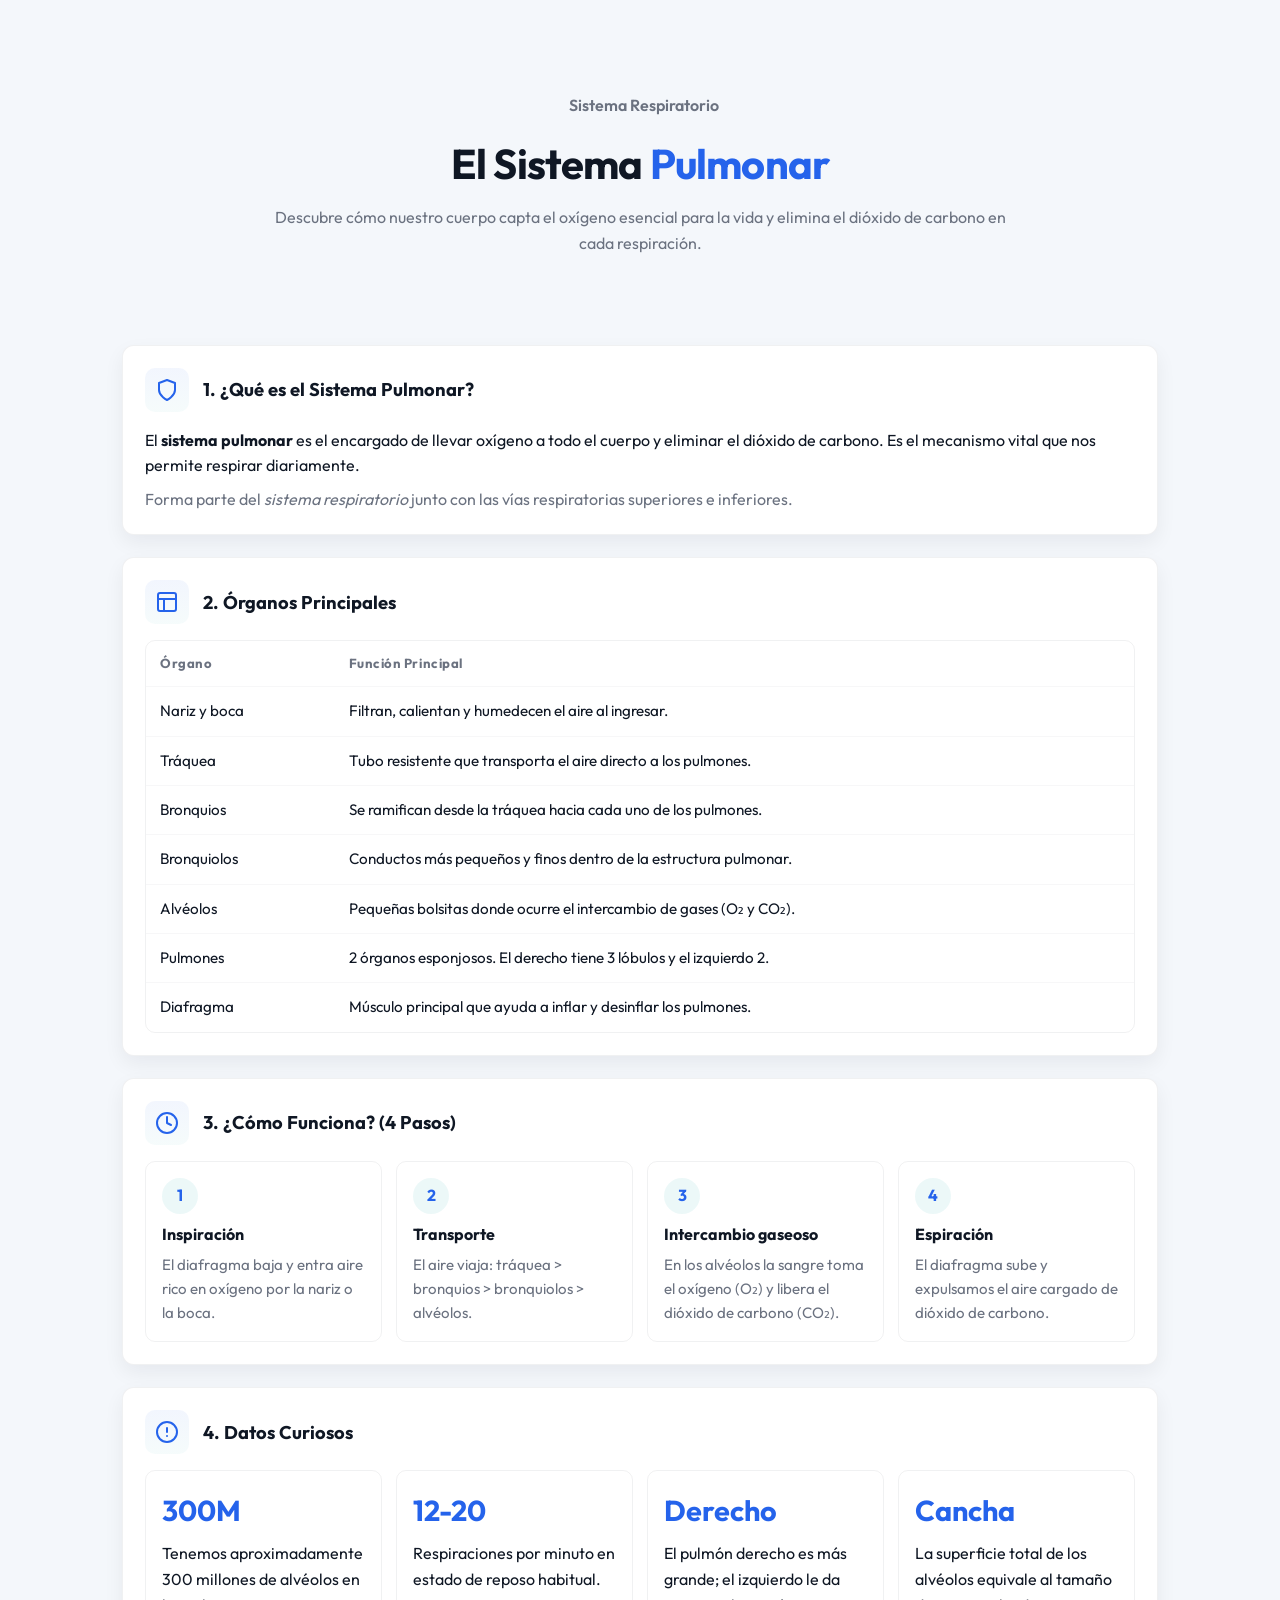
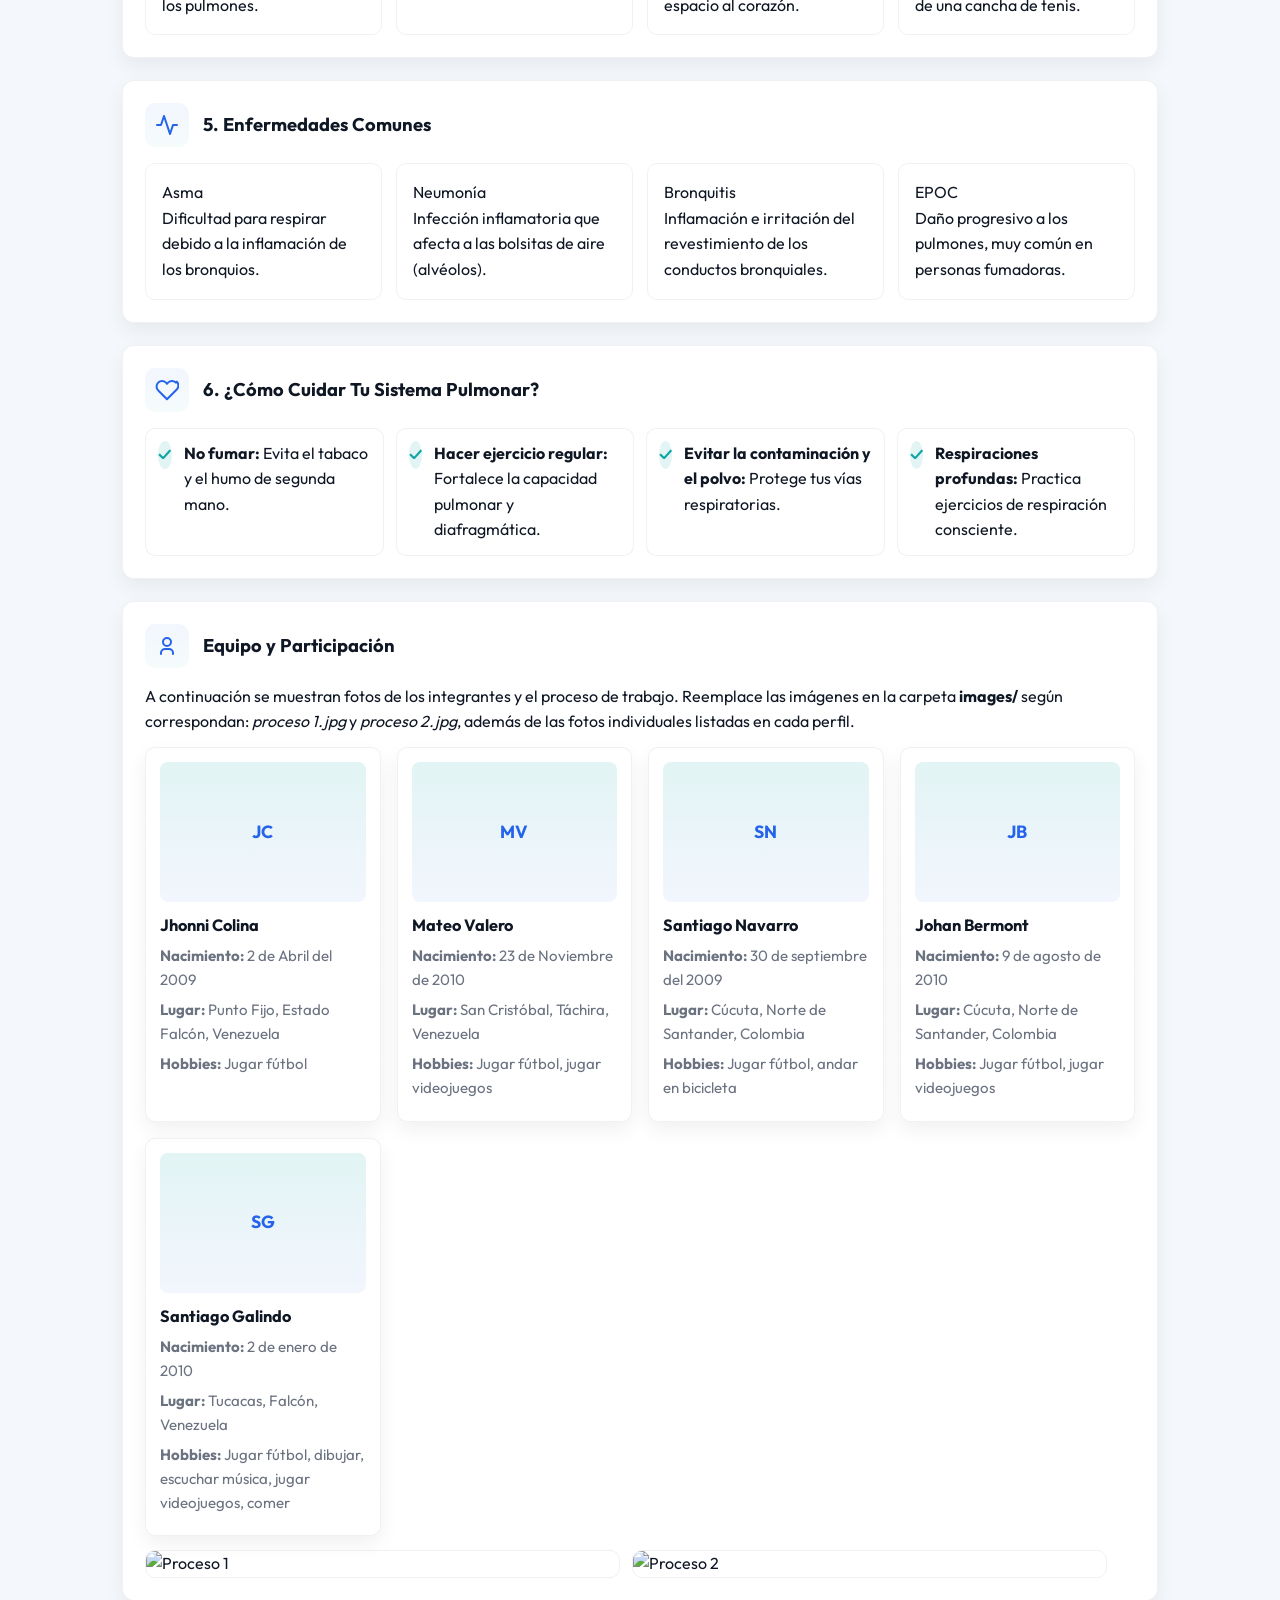
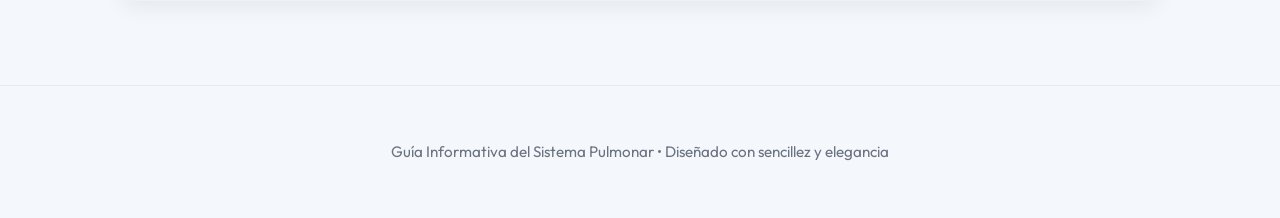
==== sistema_pulmonar.html @ d67ec2aa "sistema pulmonar" ====
<!DOCTYPE html>
<html lang="es">
<head>
  <meta charset="UTF-8">
  <meta name="viewport" content="width=device-width, initial-scale=1.0">
  <title>El Sistema Pulmonar | Guía Educativa e Informativa</title>
  <meta name="description" content="Aprende sobre el sistema pulmonar: órganos principales, funcionamiento en 4 pasos, datos curiosos y cómo cuidarlo.">
  <link rel="preconnect" href="https://fonts.googleapis.com">
  <link rel="preconnect" href="https://fonts.gstatic.com" crossorigin>
  <link href="https://fonts.googleapis.com/css2?family=Outfit:wght@300;400;500;600;700&display=swap" rel="stylesheet">
  <link rel="stylesheet" href="styles.css">
</head>
<body>

  <!-- Header / Hero -->
  <header class="hero">
    <div class="container hero-content">
      <div class="badge">
        <span class="pulse-dot"></span> Sistema Respiratorio
      </div>
      <h1>El Sistema <span class="highlight">Pulmonar</span></h1>
      <p class="hero-subtitle">
        Descubre cómo nuestro cuerpo capta el oxígeno esencial para la vida y elimina el dióxido de carbono en cada respiración.
      </p>
    </div>
  </header>

  <main class="container">
    
    <!-- 1. ¿Qué es? -->
    <section id="que-es" class="card">
      <div class="section-title">
        <div class="icon-box">
          <svg width="24" height="24" viewBox="0 0 24 24" fill="none" stroke="currentColor" stroke-width="2" stroke-linecap="round" stroke-linejoin="round"><path d="M12 22s8-4 8-10V5l-8-3-8 3v7c0 6 8 10 8 10z"/></svg>
        </div>
        <h2>1. ¿Qué es el Sistema Pulmonar?</h2>
      </div>
      <p class="description-text">
        El <strong>sistema pulmonar</strong> es el encargado de llevar oxígeno a todo el cuerpo y eliminar el dióxido de carbono. Es el mecanismo vital que nos permite respirar diariamente.
      </p>
      <p class="description-subtext">
        Forma parte del <em>sistema respiratorio</em> junto con las vías respiratorias superiores e inferiores.
      </p>
    </section>

    <!-- 2. Órganos Principales (Cuadro / Tabla) -->
    <section id="organos" class="card">
      <div class="section-title">
        <div class="icon-box">
          <svg width="24" height="24" viewBox="0 0 24 24" fill="none" stroke="currentColor" stroke-width="2" stroke-linecap="round" stroke-linejoin="round"><rect x="3" y="3" width="18" height="18" rx="2" ry="2"/><line x1="3" y1="9" x2="21" y2="9"/><line x1="9" y1="21" x2="9" y2="9"/></svg>
        </div>
        <h2>2. Órganos Principales</h2>
      </div>
      <div class="table-container">
        <table class="organ-table">
          <thead>
            <tr>
              <th>Órgano</th>
              <th>Función Principal</th>
            </tr>
          </thead>
          <tbody>
            <tr>
              <td class="organ-name">Nariz y boca</td>
              <td>Filtran, calientan y humedecen el aire al ingresar.</td>
            </tr>
            <tr>
              <td class="organ-name">Tráquea</td>
              <td>Tubo resistente que transporta el aire directo a los pulmones.</td>
            </tr>
            <tr>
              <td class="organ-name">Bronquios</td>
              <td>Se ramifican desde la tráquea hacia cada uno de los pulmones.</td>
            </tr>
            <tr>
              <td class="organ-name">Bronquiolos</td>
              <td>Conductos más pequeños y finos dentro de la estructura pulmonar.</td>
            </tr>
            <tr>
              <td class="organ-name">Alvéolos</td>
              <td>Pequeñas bolsitas donde ocurre el intercambio de gases (O₂ y CO₂).</td>
            </tr>
            <tr>
              <td class="organ-name">Pulmones</td>
              <td>2 órganos esponjosos. El derecho tiene 3 lóbulos y el izquierdo 2.</td>
            </tr>
            <tr>
              <td class="organ-name">Diafragma</td>
              <td>Músculo principal que ayuda a inflar y desinflar los pulmones.</td>
            </tr>
          </tbody>
        </table>
      </div>
    </section>

    <!-- 3. ¿Cómo funciona? 4 pasos -->
    <section id="funcionamiento" class="card">
      <div class="section-title">
        <div class="icon-box">
          <svg width="24" height="24" viewBox="0 0 24 24" fill="none" stroke="currentColor" stroke-width="2" stroke-linecap="round" stroke-linejoin="round"><circle cx="12" cy="12" r="10"/><polyline points="12 6 12 12 16 14"/></svg>
        </div>
        <h2>3. ¿Cómo Funciona? (4 Pasos)</h2>
      </div>
      <div class="steps-grid">
        <div class="step-card">
          <div class="step-number">1</div>
          <h3>Inspiración</h3>
          <p>El diafragma baja y entra aire rico en oxígeno por la nariz o la boca.</p>
        </div>
        <div class="step-card">
          <div class="step-number">2</div>
          <h3>Transporte</h3>
          <p>El aire viaja: tráquea &gt; bronquios &gt; bronquiolos &gt; alvéolos.</p>
        </div>
        <div class="step-card">
          <div class="step-number">3</div>
          <h3>Intercambio gaseoso</h3>
          <p>En los alvéolos la sangre toma el oxígeno (O₂) y libera el dióxido de carbono (CO₂).</p>
        </div>
        <div class="step-card">
          <div class="step-number">4</div>
          <h3>Espiración</h3>
          <p>El diafragma sube y expulsamos el aire cargado de dióxido de carbono.</p>
        </div>
      </div>
    </section>

    <!-- 4. Datos curiosos -->
    <section id="curiosidades" class="card">
      <div class="section-title">
        <div class="icon-box">
          <svg width="24" height="24" viewBox="0 0 24 24" fill="none" stroke="currentColor" stroke-width="2" stroke-linecap="round" stroke-linejoin="round"><circle cx="12" cy="12" r="10"/><line x1="12" y1="8" x2="12" y2="12"/><line x1="12" y1="16" x2="12.01" y2="16"/></svg>
        </div>
        <h2>4. Datos Curiosos</h2>
      </div>
      <div class="facts-grid">
        <div class="fact-box">
          <span class="fact-stat">300M</span>
          <p>Tenemos aproximadamente 300 millones de alvéolos en los pulmones.</p>
        </div>
        <div class="fact-box">
          <span class="fact-stat">12-20</span>
          <p>Respiraciones por minuto en estado de reposo habitual.</p>
        </div>
        <div class="fact-box">
          <span class="fact-stat">Derecho</span>
          <p>El pulmón derecho es más grande; el izquierdo le da espacio al corazón.</p>
        </div>
        <div class="fact-box">
          <span class="fact-stat">Cancha</span>
          <p>La superficie total de los alvéolos equivale al tamaño de una cancha de tenis.</p>
        </div>
      </div>
    </section>

    <!-- 5. Enfermedades comunes -->
    <section id="enfermedades" class="card">
      <div class="section-title">
        <div class="icon-box">
          <svg width="24" height="24" viewBox="0 0 24 24" fill="none" stroke="currentColor" stroke-width="2" stroke-linecap="round" stroke-linejoin="round"><path d="M22 12h-4l-3 9L9 3l-3 9H2"/></svg>
        </div>
        <h2>5. Enfermedades Comunes</h2>
      </div>
      <div class="diseases-grid">
        <div class="disease-card">
          <span class="disease-badge">Asma</span>
          <p>Dificultad para respirar debido a la inflamación de los bronquios.</p>
        </div>
        <div class="disease-card">
          <span class="disease-badge">Neumonía</span>
          <p>Infección inflamatoria que afecta a las bolsitas de aire (alvéolos).</p>
        </div>
        <div class="disease-card">
          <span class="disease-badge">Bronquitis</span>
          <p>Inflamación e irritación del revestimiento de los conductos bronquiales.</p>
        </div>
        <div class="disease-card">
          <span class="disease-badge">EPOC</span>
          <p>Daño progresivo a los pulmones, muy común en personas fumadoras.</p>
        </div>
      </div>
    </section>

    <!-- 6. ¿Cómo cuidarlo? -->
    <section id="cuidados" class="card highlight-card">
      <div class="section-title">
        <div class="icon-box">
          <svg width="24" height="24" viewBox="0 0 24 24" fill="none" stroke="currentColor" stroke-width="2" stroke-linecap="round" stroke-linejoin="round"><path d="M20.84 4.61a5.5 5.5 0 0 0-7.78 0L12 5.67l-1.06-1.06a5.5 5.5 0 0 0-7.78 7.78l1.06 1.06L12 21.23l8.72-8.72 1.06-1.06a5.5 5.5 0 0 0 0-7.78z"/></svg>
        </div>
        <h2>6. ¿Cómo Cuidar Tu Sistema Pulmonar?</h2>
      </div>
      <ul class="care-list">
        <li>
          <span class="check-icon">✓</span>
          <div>
            <strong>No fumar:</strong> Evita el tabaco y el humo de segunda mano.
          </div>
        </li>
        <li>
          <span class="check-icon">✓</span>
          <div>
            <strong>Hacer ejercicio regular:</strong> Fortalece la capacidad pulmonar y diafragmática.
          </div>
        </li>
        <li>
          <span class="check-icon">✓</span>
          <div>
            <strong>Evitar la contaminación y el polvo:</strong> Protege tus vías respiratorias.
          </div>
        </li>
        <li>
          <span class="check-icon">✓</span>
          <div>
            <strong>Respiraciones profundas:</strong> Practica ejercicios de respiración consciente.
          </div>
        </li>
      </ul>
    </section>

    <!-- Equipo / Integrantes -->
    <section id="equipo" class="card">
      <div class="section-title">
        <div class="icon-box">
          <svg width="24" height="24" viewBox="0 0 24 24" fill="none" stroke="currentColor" stroke-width="2" stroke-linecap="round" stroke-linejoin="round"><path d="M12 12c2.21 0 4-1.79 4-4s-1.79-4-4-4-4 1.79-4 4 1.79 4 4 4zM6 20v-1c0-2.21 1.79-4 4-4h4c2.21 0 4 1.79 4 4v1"/></svg>
        </div>
        <h2>Equipo y Participación</h2>
      </div>
      <p class="description-text">A continuación se muestran fotos de los integrantes y el proceso de trabajo. Reemplace las imágenes en la carpeta <strong>images/</strong> según correspondan: <em>proceso 1.jpg</em> y <em>proceso 2.jpg</em>, además de las fotos individuales listadas en cada perfil.</p>

      <div class="team-grid">
        <div class="member-card">
          <div class="avatar">JC</div>
          <h3>Jhonni Colina</h3>
          <ul>
            <li><strong>Nacimiento:</strong> 2 de Abril del 2009</li>
            <li><strong>Lugar:</strong> Punto Fijo, Estado Falcón, Venezuela</li>
            <li><strong>Hobbies:</strong> Jugar fútbol</li>
          </ul>
        </div>

        <div class="member-card">
          <div class="avatar">MV</div>
          <h3>Mateo Valero</h3>
          <ul>
            <li><strong>Nacimiento:</strong> 23 de Noviembre de 2010</li>
            <li><strong>Lugar:</strong> San Cristóbal, Táchira, Venezuela</li>
            <li><strong>Hobbies:</strong> Jugar fútbol, jugar videojuegos</li>
          </ul>
        </div>

        <div class="member-card">
          <div class="avatar">SN</div>
          <h3>Santiago Navarro</h3>
          <ul>
            <li><strong>Nacimiento:</strong> 30 de septiembre del 2009</li>
            <li><strong>Lugar:</strong> Cúcuta, Norte de Santander, Colombia</li>
            <li><strong>Hobbies:</strong> Jugar fútbol, andar en bicicleta</li>
          </ul>
        </div>

        <div class="member-card">
          <div class="avatar">JB</div>
          <h3>Johan Bermont</h3>
          <ul>
            <li><strong>Nacimiento:</strong> 9 de agosto de 2010</li>
            <li><strong>Lugar:</strong> Cúcuta, Norte de Santander, Colombia</li>
            <li><strong>Hobbies:</strong> Jugar fútbol, jugar videojuegos</li>
          </ul>
        </div>

        <div class="member-card">
          <div class="avatar">SG</div>
          <h3>Santiago Galindo</h3>
          <ul>
            <li><strong>Nacimiento:</strong> 2 de enero de 2010</li>
            <li><strong>Lugar:</strong> Tucacas, Falcón, Venezuela</li>
            <li><strong>Hobbies:</strong> Jugar fútbol, dibujar, escuchar música, jugar videojuegos, comer</li>
          </ul>
        </div>
      </div>

      <div class="process-photos">
        <img src="images/proceso%201.jpg" alt="Proceso 1">
        <img src="images/proceso%202.jpg" alt="Proceso 2">
      </div>
    </section>

  </main>

  <footer>
    <div class="container">
      <p>Guía Informativa del Sistema Pulmonar • Diseñado con sencillez y elegancia</p>
    </div>
  </footer>

</body>
</html>
---- styles.css ----
/* UX-focused UI styles: improved spacing, hierarchy and colors */

:root {
  --bg: #f4f7fb;
  --surface: #ffffff;
  --muted: #6b7280;
  --text: #0f1724;
  --primary: #0ea5a4; /* teal */
  --accent: #2563eb; /* blue */
  --border: rgba(15,23,42,0.06);
  --shadow: 0 8px 20px rgba(16,24,40,0.06);
  --radius: 12px;
  --container: 1100px;
  --ff: 'Outfit', system-ui, -apple-system, 'Segoe UI', Roboto, sans-serif;
}

*{box-sizing:border-box;margin:0;padding:0}
body{background:var(--bg);color:var(--text);font-family:var(--ff);line-height:1.6;-webkit-font-smoothing:antialiased}
.container{max-width:var(--container);margin:0 auto;padding:32px}

/* Header */
.hero{padding:56px 0 24px;text-align:center}
.badge{display:inline-flex;align-items:center;gap:8px;color:var(--muted);font-weight:600;margin-bottom:12px}
h1{font-size:2.6rem;font-weight:700;letter-spacing:-0.02em;margin-bottom:8px}
.highlight{color:var(--accent)}
.hero-subtitle{color:var(--muted);max-width:760px;margin:0 auto}

/* Cards */
.card{background:var(--surface);border-radius:var(--radius);padding:22px;margin-bottom:22px;border:1px solid var(--border);box-shadow:var(--shadow);transition:transform .18s ease, box-shadow .18s ease}
.card:hover{transform:translateY(-6px);box-shadow:0 18px 40px rgba(16,24,40,0.08)}
.section-title{display:flex;align-items:center;gap:14px;margin-bottom:16px}
.icon-box{width:44px;height:44px;border-radius:10px;background:linear-gradient(180deg,rgba(37,99,235,0.06),rgba(14,165,164,0.04));display:flex;align-items:center;justify-content:center;color:var(--accent)}
h2{font-size:1.15rem;color:var(--text);margin:0}
.description-text{color:var(--text);margin-bottom:8px}
.description-subtext{color:var(--muted)}

/* Table */
.table-container{overflow-x:auto;border-radius:10px;border:1px solid var(--border)}
.organ-table{width:100%;border-collapse:collapse;font-size:0.95rem}
.organ-table th{padding:12px 14px;text-align:left;color:var(--muted);font-weight:700;font-size:0.82rem;letter-spacing:0.04em;background:transparent}
.organ-table td{padding:12px 14px;color:var(--text);border-top:1px solid rgba(15,23,42,0.03)}

/* Steps/facts */
.steps-grid,.facts-grid,.diseases-grid{display:grid;gap:14px;grid-template-columns:repeat(auto-fit,minmax(220px,1fr))}
.step-card,.fact-box,.disease-card{background:transparent;border-radius:10px;padding:16px;border:1px solid var(--border)}
.step-number{width:36px;height:36px;border-radius:50%;background:rgba(14,165,164,0.08);display:inline-flex;align-items:center;justify-content:center;color:var(--accent);font-weight:700}
.step-card h3{margin:8px 0 6px;font-size:1rem}
.step-card p{color:var(--muted);font-size:0.94rem}

/* Facts */
.fact-stat{display:block;font-size:1.8rem;font-weight:700;color:var(--accent);margin-bottom:8px}

/* Equipo */
.team-grid{display:grid;gap:16px;grid-template-columns:repeat(auto-fit,minmax(220px,1fr));margin-top:12px}
.member-card{display:flex;flex-direction:column;align-items:flex-start;border-radius:10px;padding:14px;border:1px solid var(--border);background:linear-gradient(180deg,rgba(255,255,255,0.6),var(--surface));box-shadow:var(--shadow)}
.member-card .avatar{width:100%;height:140px;border-radius:8px;background:linear-gradient(180deg,rgba(14,165,164,0.12),rgba(37,99,235,0.06));display:flex;align-items:center;justify-content:center;font-weight:700;color:var(--accent);font-size:1.1rem;margin-bottom:10px}
.member-card h3{font-size:1.02rem;margin-bottom:6px}
.member-card ul{list-style:none;color:var(--muted);font-size:0.94rem;padding-left:0}
.member-card li{margin-bottom:6px}
.process-photos{display:flex;gap:12px;margin-top:14px}
.process-photos img{width:100%;max-width:48%;border-radius:10px;object-fit:cover;border:1px solid var(--border)}

/* Care list */
.care-list{list-style:none;display:grid;gap:12px;grid-template-columns:repeat(auto-fit,minmax(220px,1fr))}
.care-list li{display:flex;align-items:flex-start;gap:12px;padding:12px;border-radius:10px;border:1px solid var(--border);background:linear-gradient(180deg,rgba(255,255,255,0.6),var(--surface))}
.check-icon{width:28px;height:28px;border-radius:50%;background:rgba(14,165,164,0.12);display:flex;align-items:center;justify-content:center;color:var(--primary);font-weight:700}

/* Footer */
footer{text-align:center;padding:22px 0;color:var(--muted);font-size:0.95rem;border-top:1px solid var(--border);margin-top:30px}

@media (max-width:760px){.container{padding:18px}h1{font-size:1.8rem}.process-photos{flex-direction:column}.process-photos img{max-width:100%}}
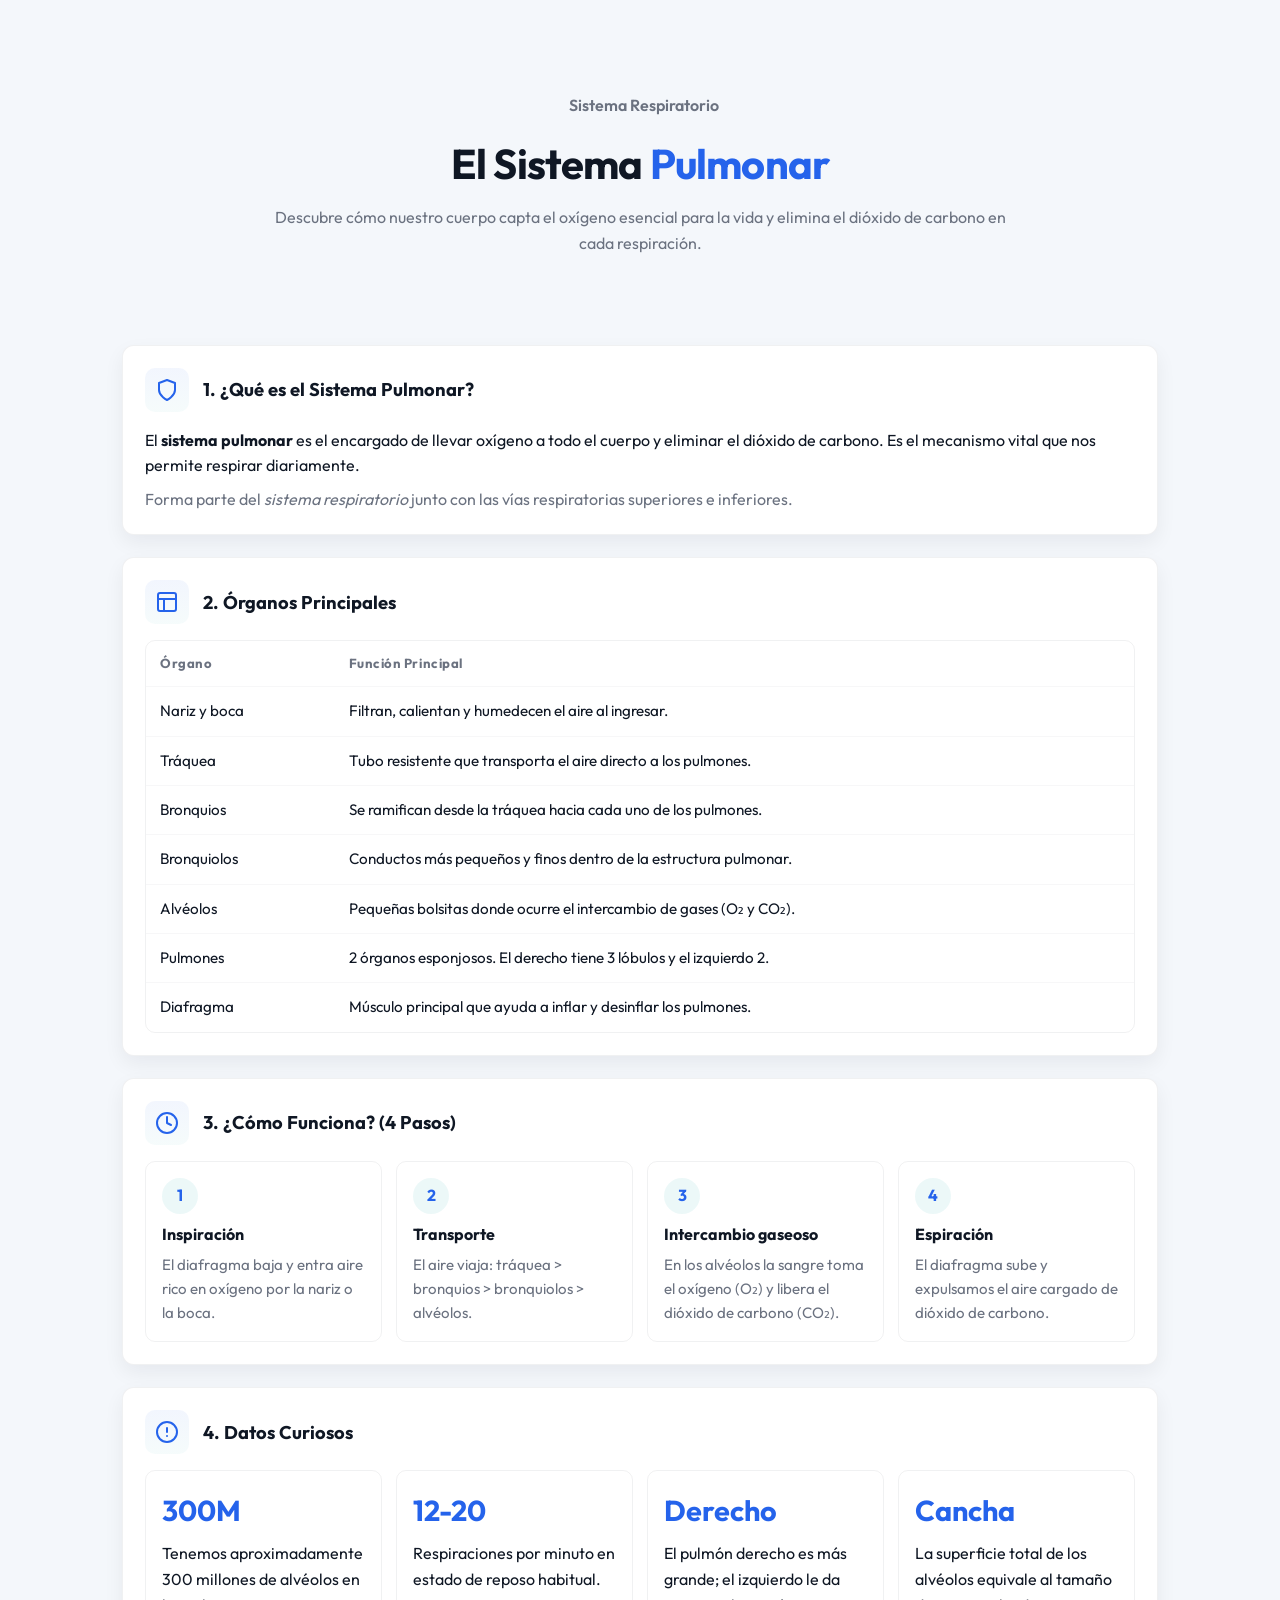
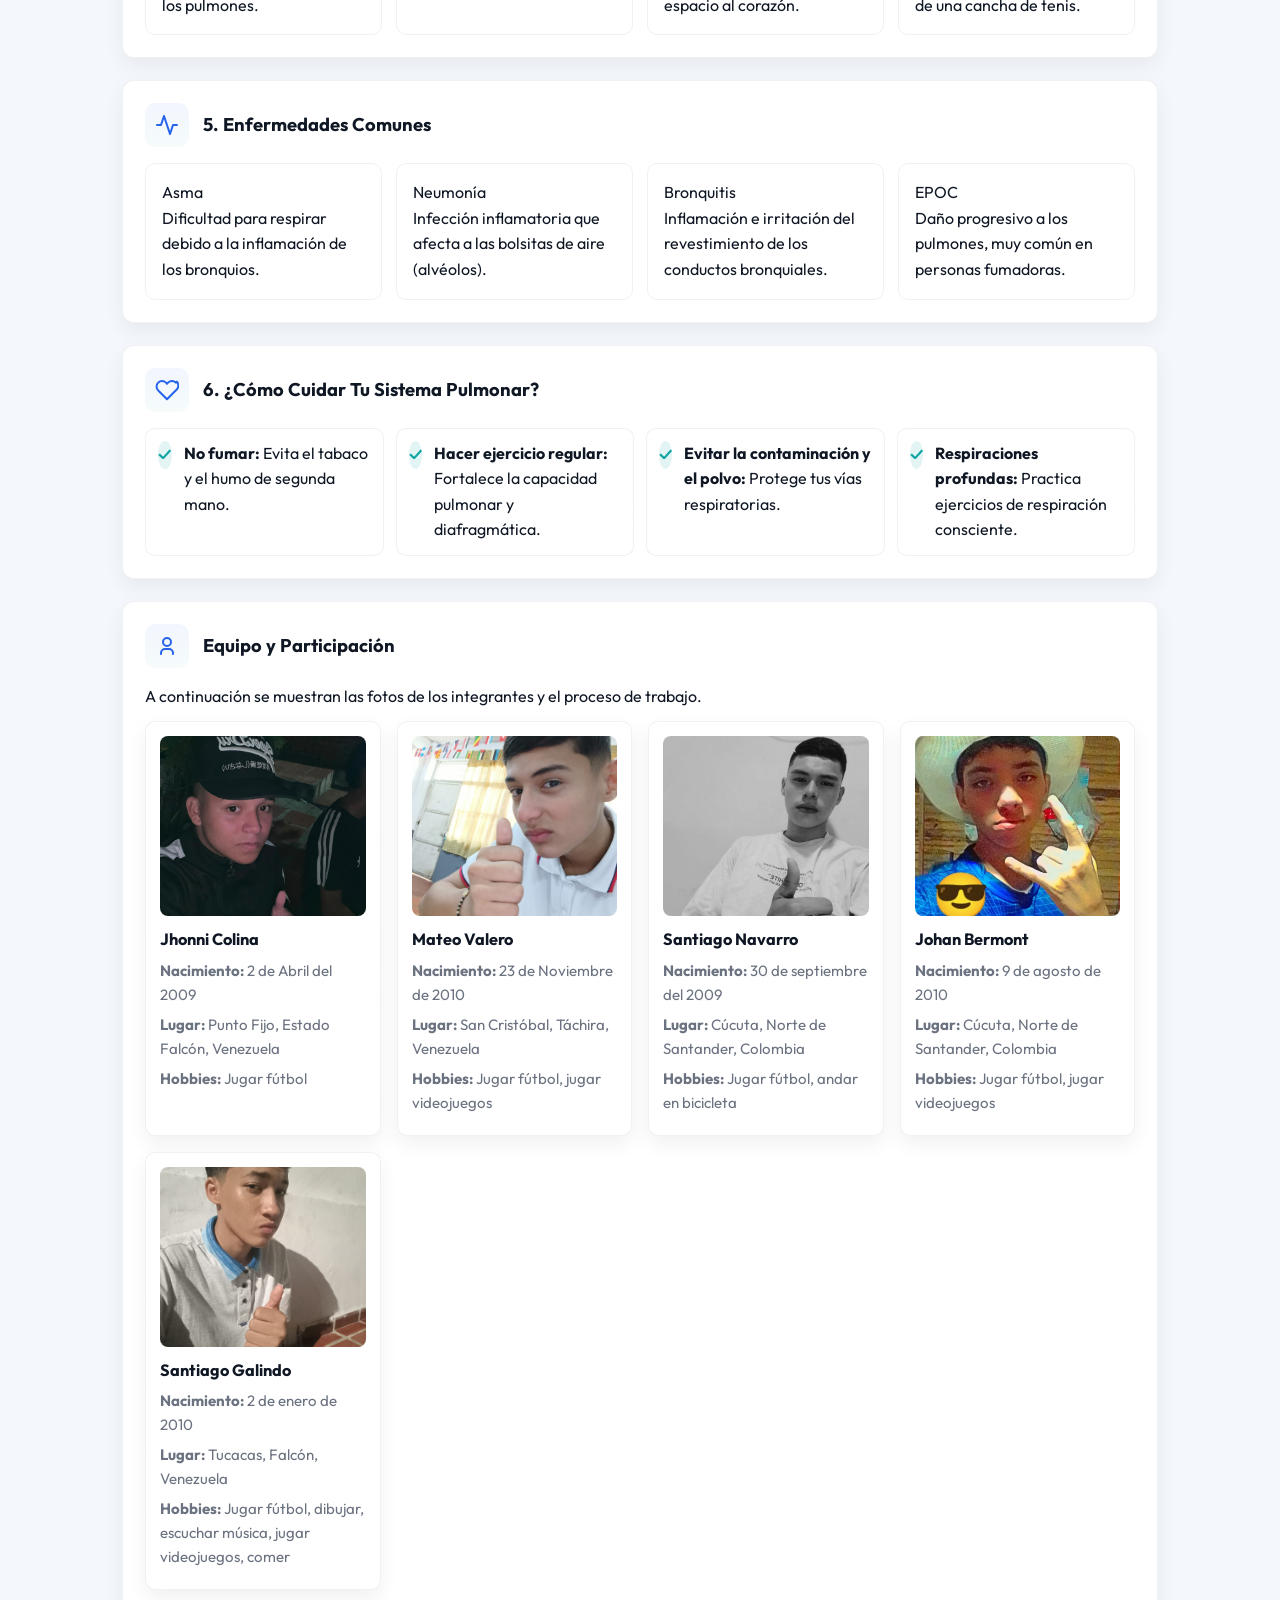
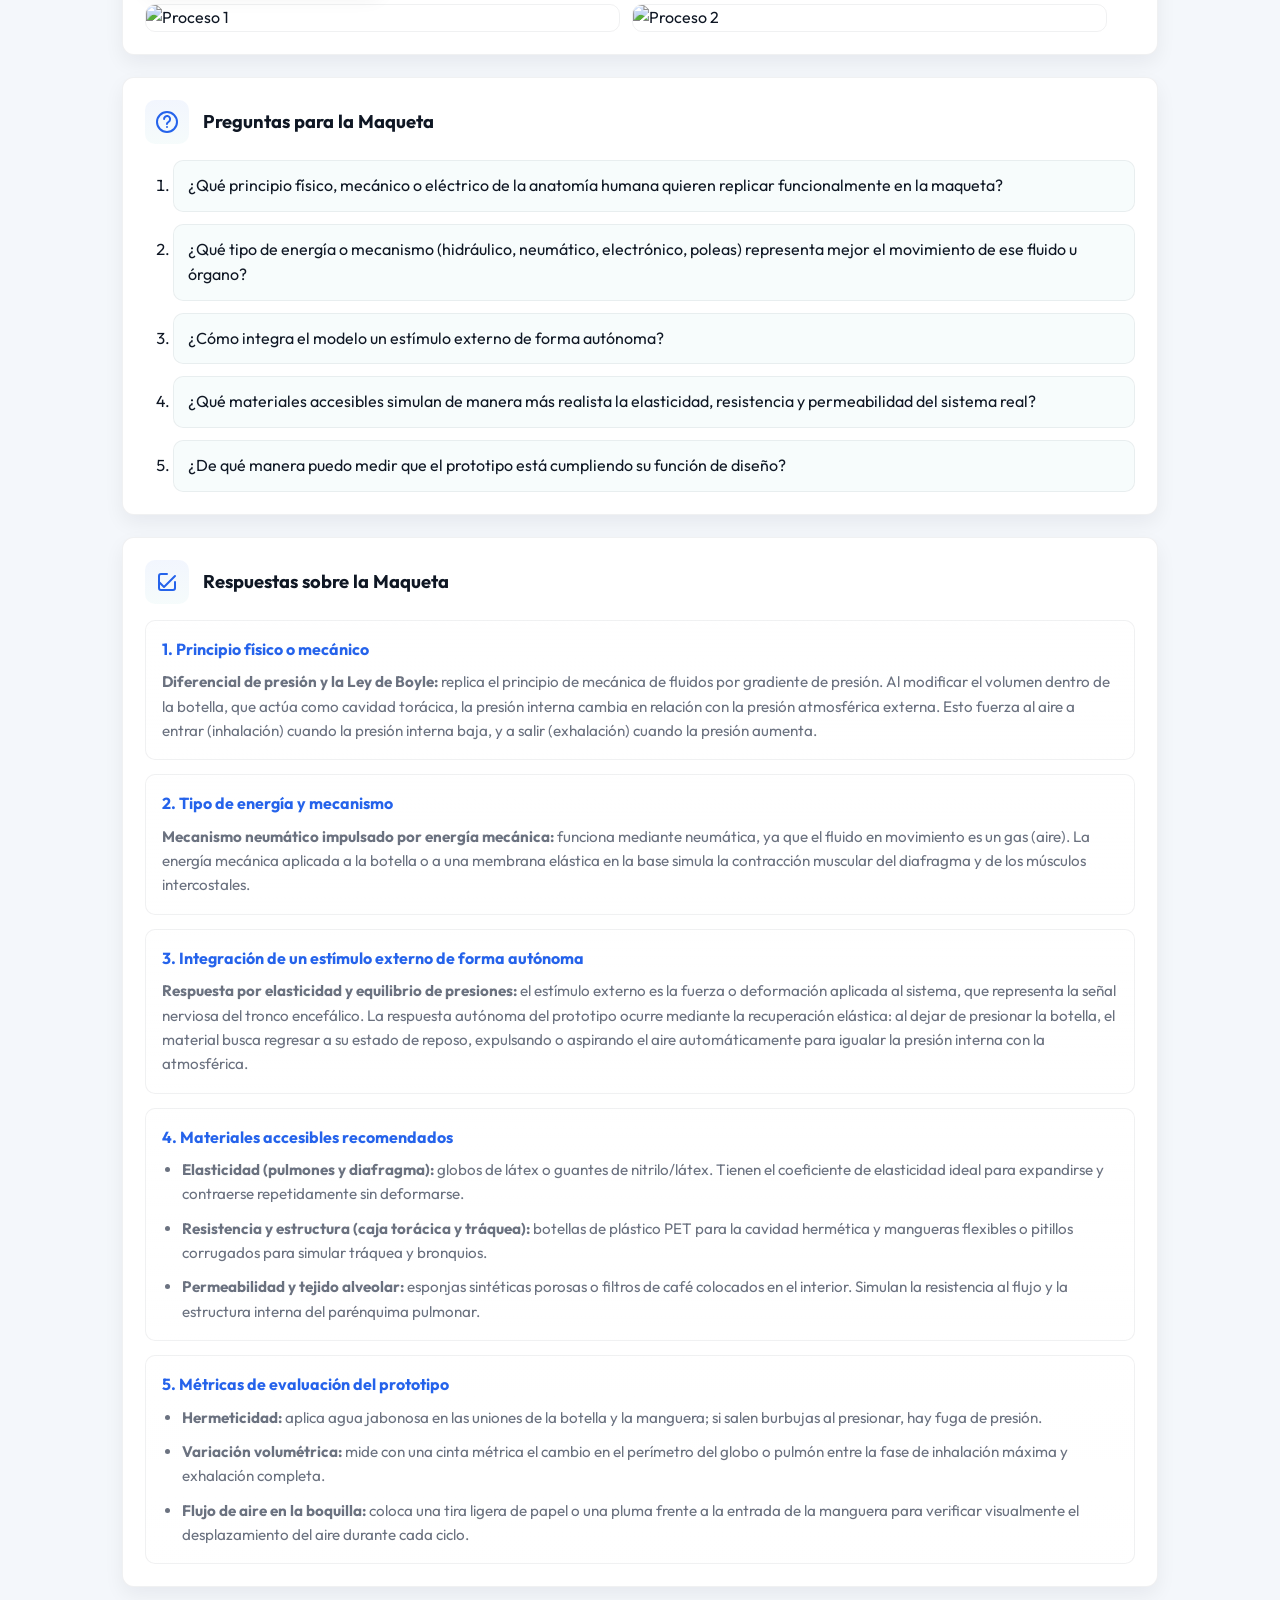
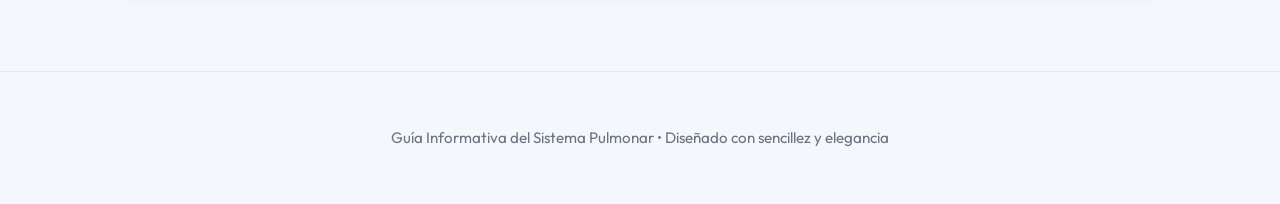
==== commit 6e174751: "Agregar fotos y preguntas de la maqueta" ====
--- a/sistema_pulmonar.html
+++ b/sistema_pulmonar.html
@@ -225,11 +225,11 @@
         </div>
         <h2>Equipo y Participación</h2>
       </div>
-      <p class="description-text">A continuación se muestran fotos de los integrantes y el proceso de trabajo. Reemplace las imágenes en la carpeta <strong>images/</strong> según correspondan: <em>proceso 1.jpg</em> y <em>proceso 2.jpg</em>, además de las fotos individuales listadas en cada perfil.</p>
+      <p class="description-text">A continuación se muestran las fotos de los integrantes y el proceso de trabajo.</p>
 
       <div class="team-grid">
         <div class="member-card">
-          <div class="avatar">JC</div>
+          <img class="avatar" src="images/jhonni_colina.jpeg" alt="Jhonni Colina">
           <h3>Jhonni Colina</h3>
           <ul>
             <li><strong>Nacimiento:</strong> 2 de Abril del 2009</li>
@@ -239,7 +239,7 @@
         </div>
 
         <div class="member-card">
-          <div class="avatar">MV</div>
+          <img class="avatar" src="images/Mateo_valero.jpeg" alt="Mateo Valero">
           <h3>Mateo Valero</h3>
           <ul>
             <li><strong>Nacimiento:</strong> 23 de Noviembre de 2010</li>
@@ -249,7 +249,7 @@
         </div>
 
         <div class="member-card">
-          <div class="avatar">SN</div>
+          <img class="avatar" src="images/santiago_navarro.jpeg" alt="Santiago Navarro">
           <h3>Santiago Navarro</h3>
           <ul>
             <li><strong>Nacimiento:</strong> 30 de septiembre del 2009</li>
@@ -259,7 +259,7 @@
         </div>
 
         <div class="member-card">
-          <div class="avatar">JB</div>
+          <img class="avatar" src="images/johan_bermont.jpeg" alt="Johan Bermont">
           <h3>Johan Bermont</h3>
           <ul>
             <li><strong>Nacimiento:</strong> 9 de agosto de 2010</li>
@@ -269,7 +269,7 @@
         </div>
 
         <div class="member-card">
-          <div class="avatar">SG</div>
+          <img class="avatar" src="images/Santiago_Galindo.jpeg" alt="Santiago Galindo">
           <h3>Santiago Galindo</h3>
           <ul>
             <li><strong>Nacimiento:</strong> 2 de enero de 2010</li>
@@ -282,6 +282,63 @@
       <div class="process-photos">
         <img src="images/proceso%201.jpg" alt="Proceso 1">
         <img src="images/proceso%202.jpg" alt="Proceso 2">
+      </div>
+    </section>
+
+    <!-- Preguntas para la maqueta -->
+    <section id="preguntas" class="card">
+      <div class="section-title">
+        <div class="icon-box">
+          <svg width="24" height="24" viewBox="0 0 24 24" fill="none" stroke="currentColor" stroke-width="2" stroke-linecap="round" stroke-linejoin="round"><circle cx="12" cy="12" r="10"/><path d="M9.09 9a3 3 0 1 1 5.83 1c0 2-3 2-3 4"/><line x1="12" y1="17" x2="12.01" y2="17"/></svg>
+        </div>
+        <h2>Preguntas para la Maqueta</h2>
+      </div>
+      <ol class="questions-list">
+        <li>¿Qué principio físico, mecánico o eléctrico de la anatomía humana quieren replicar funcionalmente en la maqueta?</li>
+        <li>¿Qué tipo de energía o mecanismo (hidráulico, neumático, electrónico, poleas) representa mejor el movimiento de ese fluido u órgano?</li>
+        <li>¿Cómo integra el modelo un estímulo externo de forma autónoma?</li>
+        <li>¿Qué materiales accesibles simulan de manera más realista la elasticidad, resistencia y permeabilidad del sistema real?</li>
+        <li>¿De qué manera puedo medir que el prototipo está cumpliendo su función de diseño?</li>
+      </ol>
+    </section>
+
+    <!-- Respuestas sobre la maqueta -->
+    <section id="respuestas" class="card">
+      <div class="section-title">
+        <div class="icon-box">
+          <svg width="24" height="24" viewBox="0 0 24 24" fill="none" stroke="currentColor" stroke-width="2" stroke-linecap="round" stroke-linejoin="round"><path d="M20 6 9 17l-5-5"/><path d="M20 12v6a2 2 0 0 1-2 2H6a2 2 0 0 1-2-2V6a2 2 0 0 1 2-2h6"/></svg>
+        </div>
+        <h2>Respuestas sobre la Maqueta</h2>
+      </div>
+      <div class="answers-grid">
+        <article class="answer-item">
+          <h3>1. Principio físico o mecánico</h3>
+          <p><strong>Diferencial de presión y la Ley de Boyle:</strong> replica el principio de mecánica de fluidos por gradiente de presión. Al modificar el volumen dentro de la botella, que actúa como cavidad torácica, la presión interna cambia en relación con la presión atmosférica externa. Esto fuerza al aire a entrar (inhalación) cuando la presión interna baja, y a salir (exhalación) cuando la presión aumenta.</p>
+        </article>
+        <article class="answer-item">
+          <h3>2. Tipo de energía y mecanismo</h3>
+          <p><strong>Mecanismo neumático impulsado por energía mecánica:</strong> funciona mediante neumática, ya que el fluido en movimiento es un gas (aire). La energía mecánica aplicada a la botella o a una membrana elástica en la base simula la contracción muscular del diafragma y de los músculos intercostales.</p>
+        </article>
+        <article class="answer-item">
+          <h3>3. Integración de un estímulo externo de forma autónoma</h3>
+          <p><strong>Respuesta por elasticidad y equilibrio de presiones:</strong> el estímulo externo es la fuerza o deformación aplicada al sistema, que representa la señal nerviosa del tronco encefálico. La respuesta autónoma del prototipo ocurre mediante la recuperación elástica: al dejar de presionar la botella, el material busca regresar a su estado de reposo, expulsando o aspirando el aire automáticamente para igualar la presión interna con la atmosférica.</p>
+        </article>
+        <article class="answer-item">
+          <h3>4. Materiales accesibles recomendados</h3>
+          <ul>
+            <li><strong>Elasticidad (pulmones y diafragma):</strong> globos de látex o guantes de nitrilo/látex. Tienen el coeficiente de elasticidad ideal para expandirse y contraerse repetidamente sin deformarse.</li>
+            <li><strong>Resistencia y estructura (caja torácica y tráquea):</strong> botellas de plástico PET para la cavidad hermética y mangueras flexibles o pitillos corrugados para simular tráquea y bronquios.</li>
+            <li><strong>Permeabilidad y tejido alveolar:</strong> esponjas sintéticas porosas o filtros de café colocados en el interior. Simulan la resistencia al flujo y la estructura interna del parénquima pulmonar.</li>
+          </ul>
+        </article>
+        <article class="answer-item">
+          <h3>5. Métricas de evaluación del prototipo</h3>
+          <ul>
+            <li><strong>Hermeticidad:</strong> aplica agua jabonosa en las uniones de la botella y la manguera; si salen burbujas al presionar, hay fuga de presión.</li>
+            <li><strong>Variación volumétrica:</strong> mide con una cinta métrica el cambio en el perímetro del globo o pulmón entre la fase de inhalación máxima y exhalación completa.</li>
+            <li><strong>Flujo de aire en la boquilla:</strong> coloca una tira ligera de papel o una pluma frente a la entrada de la manguera para verificar visualmente el desplazamiento del aire durante cada ciclo.</li>
+          </ul>
+        </article>
       </div>
     </section>
 
--- a/styles.css
+++ b/styles.css
@@ -53,12 +53,21 @@
 /* Equipo */
 .team-grid{display:grid;gap:16px;grid-template-columns:repeat(auto-fit,minmax(220px,1fr));margin-top:12px}
 .member-card{display:flex;flex-direction:column;align-items:flex-start;border-radius:10px;padding:14px;border:1px solid var(--border);background:linear-gradient(180deg,rgba(255,255,255,0.6),var(--surface));box-shadow:var(--shadow)}
-.member-card .avatar{width:100%;height:140px;border-radius:8px;background:linear-gradient(180deg,rgba(14,165,164,0.12),rgba(37,99,235,0.06));display:flex;align-items:center;justify-content:center;font-weight:700;color:var(--accent);font-size:1.1rem;margin-bottom:10px}
+.member-card .avatar{width:100%;height:180px;border-radius:8px;background:linear-gradient(180deg,rgba(14,165,164,0.12),rgba(37,99,235,0.06));display:block;object-fit:cover;object-position:center;font-weight:700;color:var(--accent);font-size:1.1rem;margin-bottom:10px}
 .member-card h3{font-size:1.02rem;margin-bottom:6px}
 .member-card ul{list-style:none;color:var(--muted);font-size:0.94rem;padding-left:0}
 .member-card li{margin-bottom:6px}
 .process-photos{display:flex;gap:12px;margin-top:14px}
 .process-photos img{width:100%;max-width:48%;border-radius:10px;object-fit:cover;border:1px solid var(--border)}
+
+/* Preguntas y respuestas */
+.questions-list{display:grid;gap:12px;padding-left:28px;color:var(--text)}
+.questions-list li{padding:12px 14px;border:1px solid var(--border);border-radius:10px;background:rgba(14,165,164,0.03)}
+.answers-grid{display:grid;gap:14px}
+.answer-item{padding:16px;border:1px solid var(--border);border-radius:10px;background:linear-gradient(180deg,rgba(255,255,255,0.6),var(--surface))}
+.answer-item h3{margin-bottom:8px;color:var(--accent);font-size:1rem}
+.answer-item p,.answer-item li{color:var(--muted);font-size:0.95rem}
+.answer-item ul{display:grid;gap:10px;padding-left:20px}
 
 /* Care list */
 .care-list{list-style:none;display:grid;gap:12px;grid-template-columns:repeat(auto-fit,minmax(220px,1fr))}
